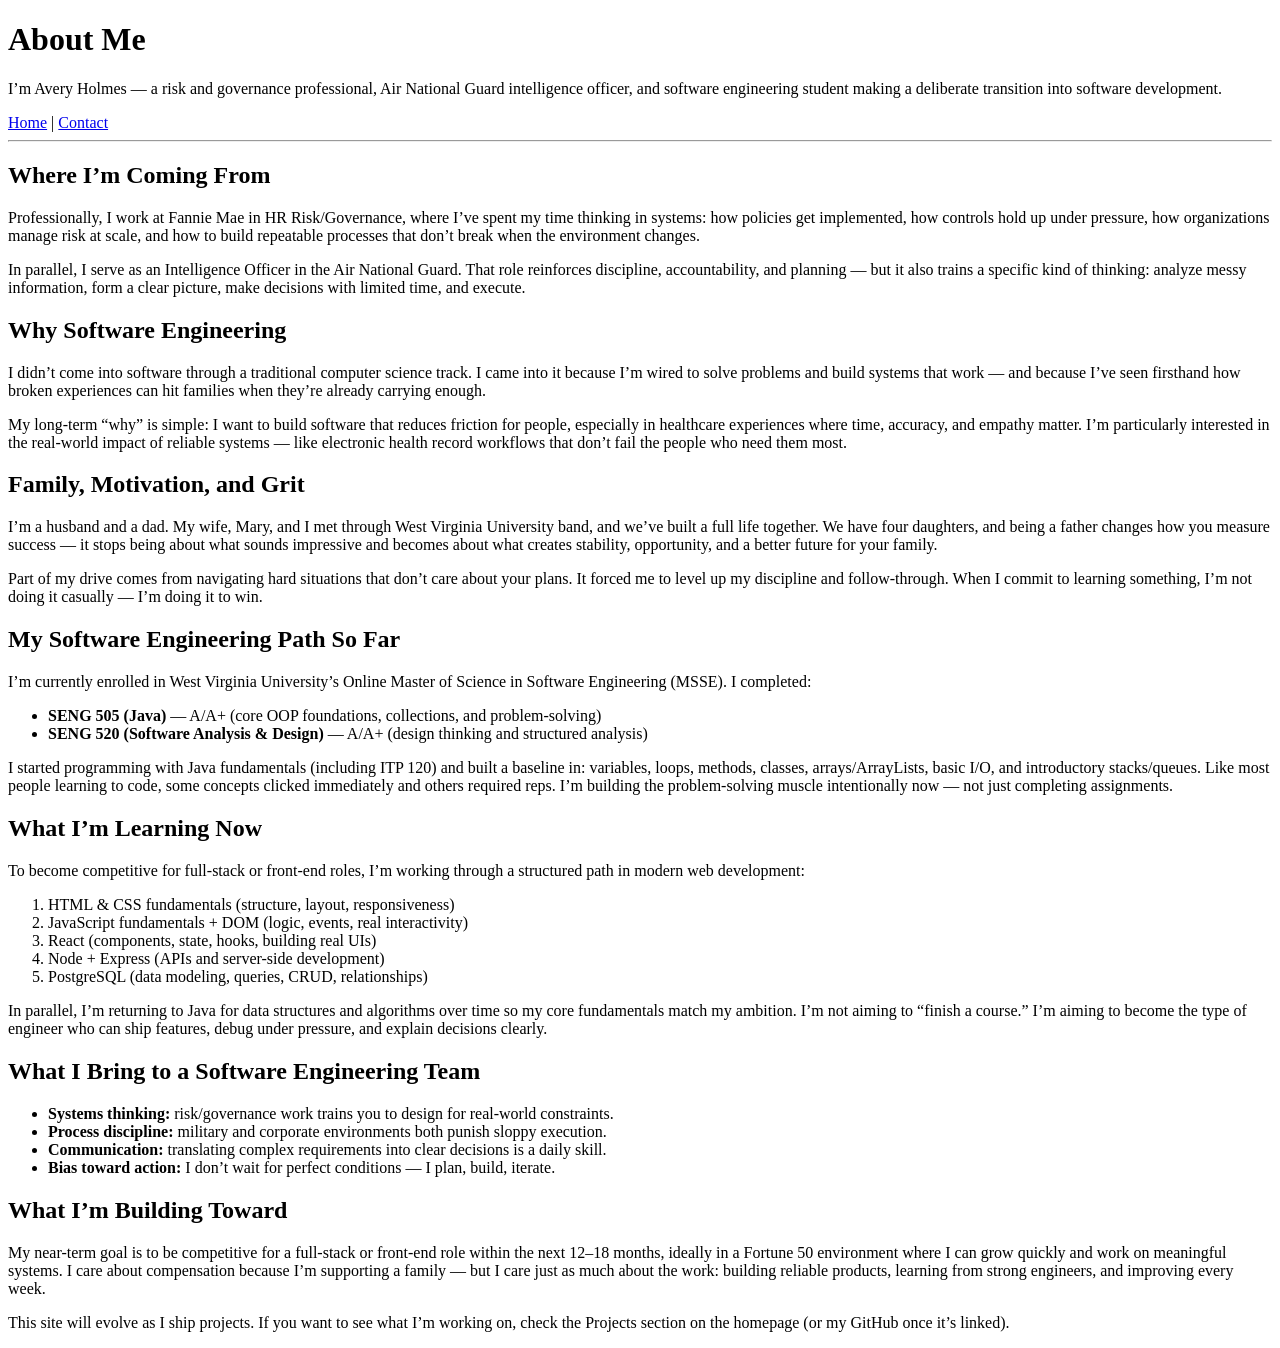
==== about.html @ c598a166 "Add files via upload" ====
<!DOCTYPE html>
<html lang="en">
  <head>
    <meta charset="UTF-8" />
    <title>About Me | Avery Holmes</title>
    <meta name="viewport" content="width=device-width, initial-scale=1" />
  </head>

  <body>
    <header>
      <h1>About Me</h1>
      <p>
        I’m Avery Holmes — a risk and governance professional, Air National Guard
        intelligence officer, and software engineering student making a deliberate transition
        into software development.
      </p>

      <nav>
        <a href="/4.3 HTML Porfolio Project/index.html">Home</a> |
        <a href="/4.3 HTML Porfolio Project/public/contact.html">Contact</a>
      </nav>

      <hr />
    </header>

    <main>
      <section>
        <h2>Where I’m Coming From</h2>
        <p>
          Professionally, I work at Fannie Mae in HR Risk/Governance, where I’ve spent my time
          thinking in systems: how policies get implemented, how controls hold up under pressure,
          how organizations manage risk at scale, and how to build repeatable processes that don’t
          break when the environment changes.
        </p>
        <p>
          In parallel, I serve as an Intelligence Officer in the Air National Guard. That role
          reinforces discipline, accountability, and planning — but it also trains a specific kind
          of thinking: analyze messy information, form a clear picture, make decisions with limited
          time, and execute.
        </p>
      </section>

      <section>
        <h2>Why Software Engineering</h2>
        <p>
          I didn’t come into software through a traditional computer science track. I came into it
          because I’m wired to solve problems and build systems that work — and because I’ve seen
          firsthand how broken experiences can hit families when they’re already carrying enough.
        </p>
        <p>
          My long-term “why” is simple: I want to build software that reduces friction for people,
          especially in healthcare experiences where time, accuracy, and empathy matter. I’m
          particularly interested in the real-world impact of reliable systems — like electronic
          health record workflows that don’t fail the people who need them most.
        </p>
      </section>

      <section>
        <h2>Family, Motivation, and Grit</h2>
        <p>
          I’m a husband and a dad. My wife, Mary, and I met through West Virginia University band,
          and we’ve built a full life together. We have four daughters, and being a father changes
          how you measure success — it stops being about what sounds impressive and becomes about
          what creates stability, opportunity, and a better future for your family.
        </p>
        <p>
          Part of my drive comes from navigating hard situations that don’t care about your plans.
          It forced me to level up my discipline and follow-through. When I commit to learning
          something, I’m not doing it casually — I’m doing it to win.
        </p>
      </section>

      <section>
        <h2>My Software Engineering Path So Far</h2>
        <p>
          I’m currently enrolled in West Virginia University’s Online Master of Science in Software
          Engineering (MSSE). I completed:
        </p>
        <ul>
          <li>
            <strong>SENG 505 (Java)</strong> — A/A+ (core OOP foundations, collections, and problem-solving)
          </li>
          <li>
            <strong>SENG 520 (Software Analysis &amp; Design)</strong> — A/A+ (design thinking and structured analysis)
          </li>
        </ul>
        <p>
          I started programming with Java fundamentals (including ITP 120) and built a baseline in:
          variables, loops, methods, classes, arrays/ArrayLists, basic I/O, and introductory stacks/queues.
          Like most people learning to code, some concepts clicked immediately and others required reps.
          I’m building the problem-solving muscle intentionally now — not just completing assignments.
        </p>
      </section>

      <section>
        <h2>What I’m Learning Now</h2>
        <p>
          To become competitive for full-stack or front-end roles, I’m working through a structured
          path in modern web development:
        </p>
        <ol>
          <li>HTML &amp; CSS fundamentals (structure, layout, responsiveness)</li>
          <li>JavaScript fundamentals + DOM (logic, events, real interactivity)</li>
          <li>React (components, state, hooks, building real UIs)</li>
          <li>Node + Express (APIs and server-side development)</li>
          <li>PostgreSQL (data modeling, queries, CRUD, relationships)</li>
        </ol>
        <p>
          In parallel, I’m returning to Java for data structures and algorithms over time so my core
          fundamentals match my ambition. I’m not aiming to “finish a course.” I’m aiming to become
          the type of engineer who can ship features, debug under pressure, and explain decisions clearly.
        </p>
      </section>

      <section>
        <h2>What I Bring to a Software Engineering Team</h2>
        <ul>
          <li>
            <strong>Systems thinking:</strong> risk/governance work trains you to design for real-world constraints.
          </li>
          <li>
            <strong>Process discipline:</strong> military and corporate environments both punish sloppy execution.
          </li>
          <li>
            <strong>Communication:</strong> translating complex requirements into clear decisions is a daily skill.
          </li>
          <li>
            <strong>Bias toward action:</strong> I don’t wait for perfect conditions — I plan, build, iterate.
          </li>
        </ul>
      </section>

      <section>
        <h2>What I’m Building Toward</h2>
        <p>
          My near-term goal is to be competitive for a full-stack or front-end role within the next
          12–18 months, ideally in a Fortune 50 environment where I can grow quickly and work on
          meaningful systems. I care about compensation because I’m supporting a family — but I care
          just as much about the work: building reliable products, learning from strong engineers, and
          improving every week.
        </p>
        <p>
          This site will evolve as I ship projects. If you want to see what I’m working on, check the
          Projects section on the homepage (or my GitHub once it’s linked).
        </p>
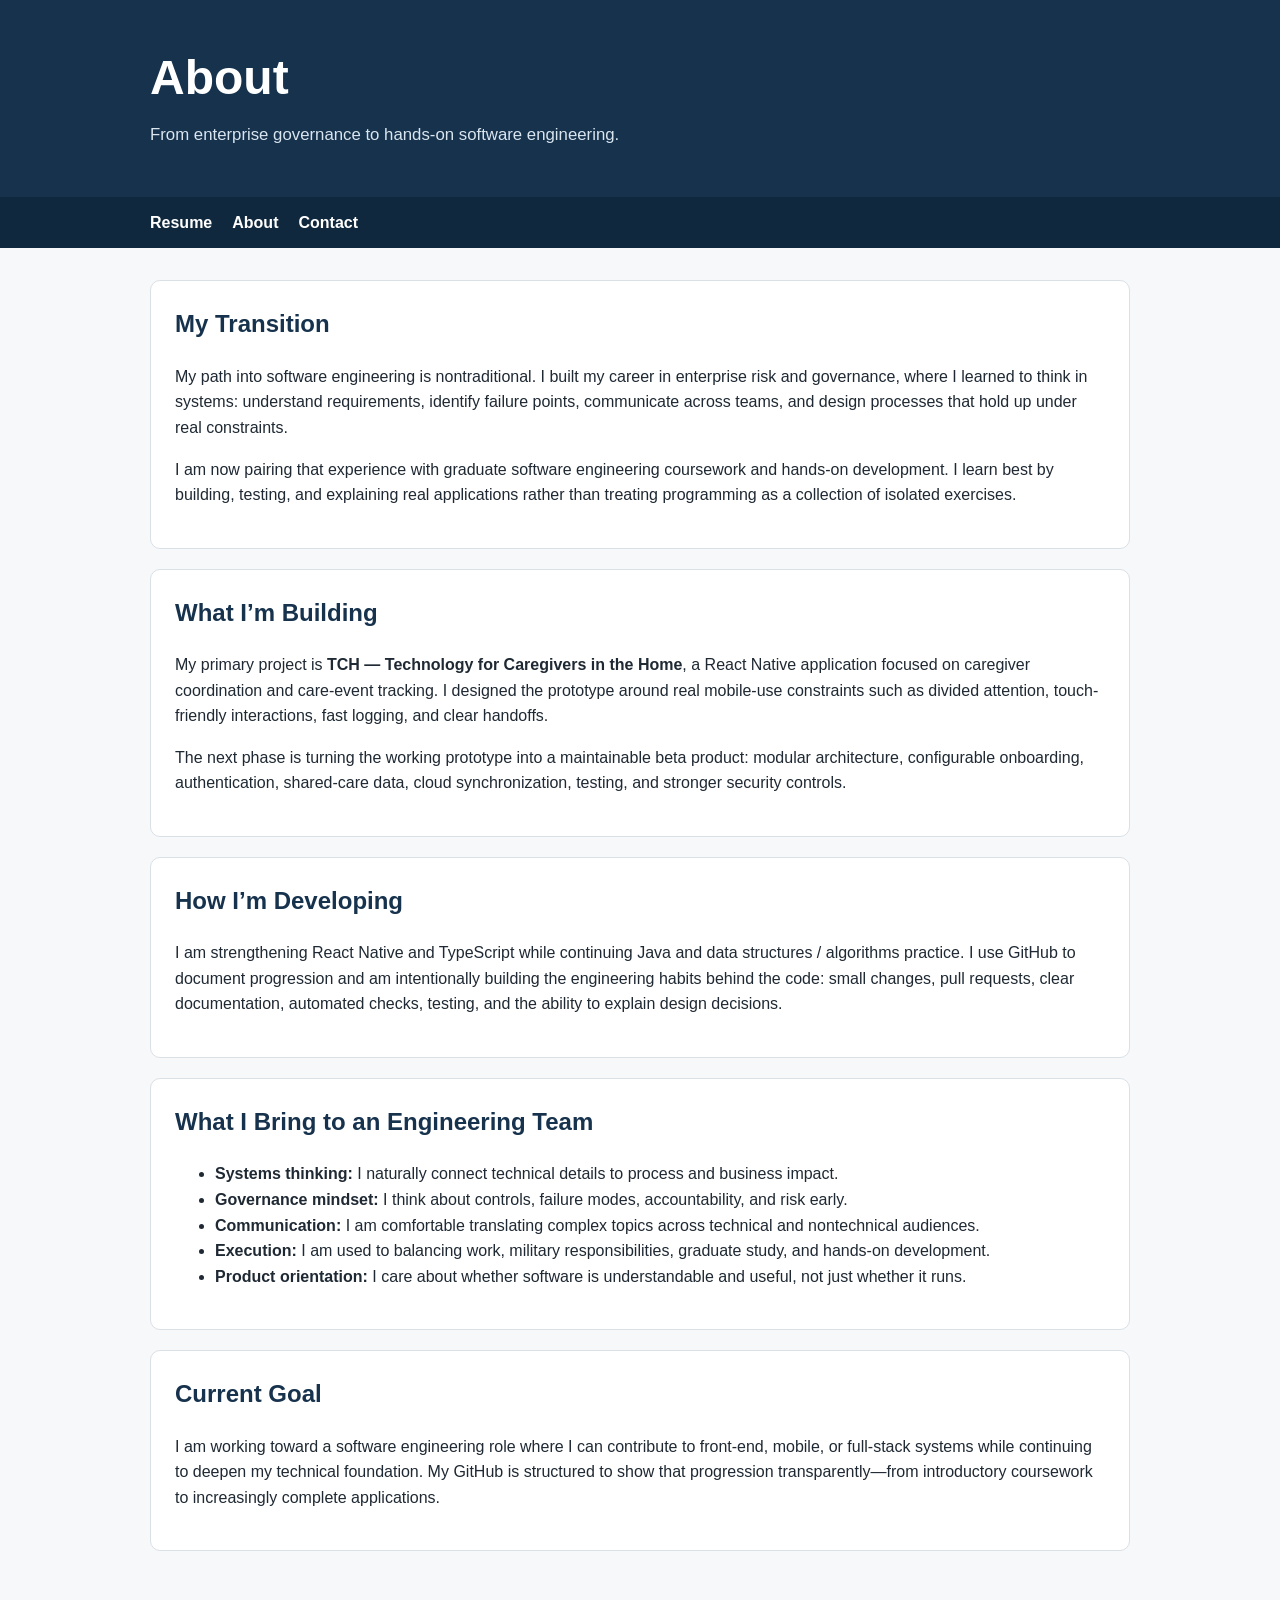
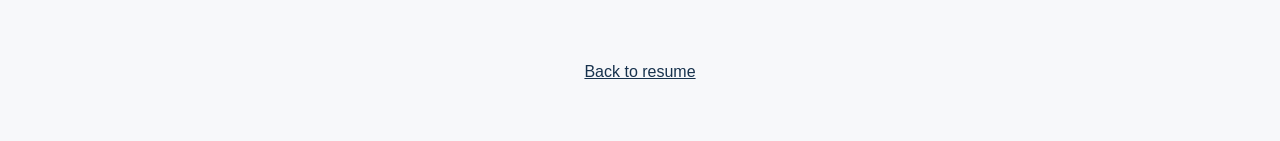
==== commit 22c69911: "Refresh about.html" ====
--- a/about.html
+++ b/about.html
@@ -2,144 +2,95 @@
 <html lang="en">
   <head>
     <meta charset="UTF-8" />
-    <title>About Me | Avery Holmes</title>
     <meta name="viewport" content="width=device-width, initial-scale=1" />
+    <title>About | Avery Holmes</title>
+    <link rel="stylesheet" href="./styles.css" />
   </head>
 
   <body>
-    <header>
-      <h1>About Me</h1>
-      <p>
-        I’m Avery Holmes — a risk and governance professional, Air National Guard
-        intelligence officer, and software engineering student making a deliberate transition
-        into software development.
-      </p>
-
-      <nav>
-        <a href="/4.3 HTML Porfolio Project/index.html">Home</a> |
-        <a href="/4.3 HTML Porfolio Project/public/contact.html">Contact</a>
-      </nav>
-
-      <hr />
+    <header class="site-header">
+      <div class="container">
+        <h1>About</h1>
+        <p class="tagline">From enterprise governance to hands-on software engineering.</p>
+      </div>
     </header>
 
-    <main>
+    <nav aria-label="Primary navigation">
+      <div class="container">
+        <a href="./index.html">Resume</a>
+        <a href="./about.html">About</a>
+        <a href="./contact.html">Contact</a>
+      </div>
+    </nav>
+
+    <main class="container">
       <section>
-        <h2>Where I’m Coming From</h2>
+        <h2>My Transition</h2>
         <p>
-          Professionally, I work at Fannie Mae in HR Risk/Governance, where I’ve spent my time
-          thinking in systems: how policies get implemented, how controls hold up under pressure,
-          how organizations manage risk at scale, and how to build repeatable processes that don’t
-          break when the environment changes.
+          My path into software engineering is nontraditional. I built my career in
+          enterprise risk and governance, where I learned to think in systems: understand
+          requirements, identify failure points, communicate across teams, and design
+          processes that hold up under real constraints.
         </p>
         <p>
-          In parallel, I serve as an Intelligence Officer in the Air National Guard. That role
-          reinforces discipline, accountability, and planning — but it also trains a specific kind
-          of thinking: analyze messy information, form a clear picture, make decisions with limited
-          time, and execute.
+          I am now pairing that experience with graduate software engineering coursework
+          and hands-on development. I learn best by building, testing, and explaining real
+          applications rather than treating programming as a collection of isolated
+          exercises.
         </p>
       </section>
 
       <section>
-        <h2>Why Software Engineering</h2>
+        <h2>What I’m Building</h2>
         <p>
-          I didn’t come into software through a traditional computer science track. I came into it
-          because I’m wired to solve problems and build systems that work — and because I’ve seen
-          firsthand how broken experiences can hit families when they’re already carrying enough.
+          My primary project is <strong>TCH — Technology for Caregivers in the Home</strong>,
+          a React Native application focused on caregiver coordination and care-event
+          tracking. I designed the prototype around real mobile-use constraints such as
+          divided attention, touch-friendly interactions, fast logging, and clear
+          handoffs.
         </p>
         <p>
-          My long-term “why” is simple: I want to build software that reduces friction for people,
-          especially in healthcare experiences where time, accuracy, and empathy matter. I’m
-          particularly interested in the real-world impact of reliable systems — like electronic
-          health record workflows that don’t fail the people who need them most.
+          The next phase is turning the working prototype into a maintainable beta product:
+          modular architecture, configurable onboarding, authentication, shared-care data,
+          cloud synchronization, testing, and stronger security controls.
         </p>
       </section>
 
       <section>
-        <h2>Family, Motivation, and Grit</h2>
+        <h2>How I’m Developing</h2>
         <p>
-          I’m a husband and a dad. My wife, Mary, and I met through West Virginia University band,
-          and we’ve built a full life together. We have four daughters, and being a father changes
-          how you measure success — it stops being about what sounds impressive and becomes about
-          what creates stability, opportunity, and a better future for your family.
-        </p>
-        <p>
-          Part of my drive comes from navigating hard situations that don’t care about your plans.
-          It forced me to level up my discipline and follow-through. When I commit to learning
-          something, I’m not doing it casually — I’m doing it to win.
+          I am strengthening React Native and TypeScript while continuing Java and data
+          structures / algorithms practice. I use GitHub to document progression and am
+          intentionally building the engineering habits behind the code: small changes,
+          pull requests, clear documentation, automated checks, testing, and the ability to
+          explain design decisions.
         </p>
       </section>
 
       <section>
-        <h2>My Software Engineering Path So Far</h2>
-        <p>
-          I’m currently enrolled in West Virginia University’s Online Master of Science in Software
-          Engineering (MSSE). I completed:
-        </p>
+        <h2>What I Bring to an Engineering Team</h2>
         <ul>
-          <li>
-            <strong>SENG 505 (Java)</strong> — A/A+ (core OOP foundations, collections, and problem-solving)
-          </li>
-          <li>
-            <strong>SENG 520 (Software Analysis &amp; Design)</strong> — A/A+ (design thinking and structured analysis)
-          </li>
-        </ul>
-        <p>
-          I started programming with Java fundamentals (including ITP 120) and built a baseline in:
-          variables, loops, methods, classes, arrays/ArrayLists, basic I/O, and introductory stacks/queues.
-          Like most people learning to code, some concepts clicked immediately and others required reps.
-          I’m building the problem-solving muscle intentionally now — not just completing assignments.
-        </p>
-      </section>
-
-      <section>
-        <h2>What I’m Learning Now</h2>
-        <p>
-          To become competitive for full-stack or front-end roles, I’m working through a structured
-          path in modern web development:
-        </p>
-        <ol>
-          <li>HTML &amp; CSS fundamentals (structure, layout, responsiveness)</li>
-          <li>JavaScript fundamentals + DOM (logic, events, real interactivity)</li>
-          <li>React (components, state, hooks, building real UIs)</li>
-          <li>Node + Express (APIs and server-side development)</li>
-          <li>PostgreSQL (data modeling, queries, CRUD, relationships)</li>
-        </ol>
-        <p>
-          In parallel, I’m returning to Java for data structures and algorithms over time so my core
-          fundamentals match my ambition. I’m not aiming to “finish a course.” I’m aiming to become
-          the type of engineer who can ship features, debug under pressure, and explain decisions clearly.
-        </p>
-      </section>
-
-      <section>
-        <h2>What I Bring to a Software Engineering Team</h2>
-        <ul>
-          <li>
-            <strong>Systems thinking:</strong> risk/governance work trains you to design for real-world constraints.
-          </li>
-          <li>
-            <strong>Process discipline:</strong> military and corporate environments both punish sloppy execution.
-          </li>
-          <li>
-            <strong>Communication:</strong> translating complex requirements into clear decisions is a daily skill.
-          </li>
-          <li>
-            <strong>Bias toward action:</strong> I don’t wait for perfect conditions — I plan, build, iterate.
-          </li>
+          <li><strong>Systems thinking:</strong> I naturally connect technical details to process and business impact.</li>
+          <li><strong>Governance mindset:</strong> I think about controls, failure modes, accountability, and risk early.</li>
+          <li><strong>Communication:</strong> I am comfortable translating complex topics across technical and nontechnical audiences.</li>
+          <li><strong>Execution:</strong> I am used to balancing work, military responsibilities, graduate study, and hands-on development.</li>
+          <li><strong>Product orientation:</strong> I care about whether software is understandable and useful, not just whether it runs.</li>
         </ul>
       </section>
 
       <section>
-        <h2>What I’m Building Toward</h2>
+        <h2>Current Goal</h2>
         <p>
-          My near-term goal is to be competitive for a full-stack or front-end role within the next
-          12–18 months, ideally in a Fortune 50 environment where I can grow quickly and work on
-          meaningful systems. I care about compensation because I’m supporting a family — but I care
-          just as much about the work: building reliable products, learning from strong engineers, and
-          improving every week.
+          I am working toward a software engineering role where I can contribute to
+          front-end, mobile, or full-stack systems while continuing to deepen my technical
+          foundation. My GitHub is structured to show that progression transparently—from
+          introductory coursework to increasingly complete applications.
         </p>
-        <p>
-          This site will evolve as I ship projects. If you want to see what I’m working on, check the
-          Projects section on the homepage (or my GitHub once it’s linked).
-        </p>
+      </section>
+    </main>
+
+    <footer class="container">
+      <p><a href="./index.html">Back to resume</a></p>
+    </footer>
+  </body>
+</html>
--- a/styles.css
+++ b/styles.css
@@ -0,0 +1,158 @@
+:root {
+  --bg: #f7f8fa;
+  --surface: #ffffff;
+  --text: #1f2933;
+  --muted: #5b6773;
+  --accent: #17324d;
+  --accent-soft: #e8eef4;
+  --border: #d9e0e6;
+  --max-width: 980px;
+}
+
+* {
+  box-sizing: border-box;
+}
+
+body {
+  margin: 0;
+  font-family: Arial, Helvetica, sans-serif;
+  line-height: 1.6;
+  color: var(--text);
+  background: var(--bg);
+}
+
+a {
+  color: var(--accent);
+}
+
+a:hover,
+a:focus {
+  text-decoration-thickness: 2px;
+}
+
+.container {
+  width: min(92%, var(--max-width));
+  margin: 0 auto;
+}
+
+.site-header {
+  background: var(--accent);
+  color: #ffffff;
+  padding: 2.5rem 0 2rem;
+}
+
+.header-grid {
+  display: grid;
+  grid-template-columns: 150px 1fr;
+  gap: 2rem;
+  align-items: center;
+}
+
+.profile-photo {
+  width: 150px;
+  height: 150px;
+  object-fit: cover;
+  border-radius: 50%;
+  border: 4px solid #ffffff;
+}
+
+.site-header h1 {
+  margin: 0;
+  font-size: clamp(2rem, 4vw, 3rem);
+}
+
+.tagline {
+  margin: 0.35rem 0 1rem;
+  color: #d9e5ef;
+  font-size: 1.05rem;
+}
+
+.quick-links {
+  display: flex;
+  flex-wrap: wrap;
+  gap: 0.9rem;
+}
+
+.quick-links a {
+  color: #ffffff;
+}
+
+nav {
+  background: #10283d;
+}
+
+nav .container {
+  display: flex;
+  gap: 1.25rem;
+  padding: 0.8rem 0;
+}
+
+nav a {
+  color: #ffffff;
+  text-decoration: none;
+  font-weight: 600;
+}
+
+main {
+  padding: 2rem 0 3rem;
+}
+
+section {
+  background: var(--surface);
+  border: 1px solid var(--border);
+  border-radius: 10px;
+  padding: 1.5rem;
+  margin-bottom: 1.25rem;
+}
+
+h2 {
+  margin-top: 0;
+  color: var(--accent);
+}
+
+h3 {
+  margin-bottom: 0.2rem;
+}
+
+.meta {
+  color: var(--muted);
+  margin-top: 0;
+}
+
+.grid-two {
+  display: grid;
+  grid-template-columns: repeat(2, minmax(0, 1fr));
+  gap: 1rem;
+}
+
+.card {
+  background: var(--accent-soft);
+  border-radius: 8px;
+  padding: 1rem;
+}
+
+.project-links {
+  padding-left: 1.2rem;
+}
+
+footer {
+  color: var(--muted);
+  text-align: center;
+  padding: 1.5rem 0 2.5rem;
+}
+
+@media (max-width: 700px) {
+  .header-grid,
+  .grid-two {
+    grid-template-columns: 1fr;
+  }
+
+  .profile-photo {
+    width: 120px;
+    height: 120px;
+  }
+
+  nav .container {
+    flex-wrap: wrap;
+  }
+}
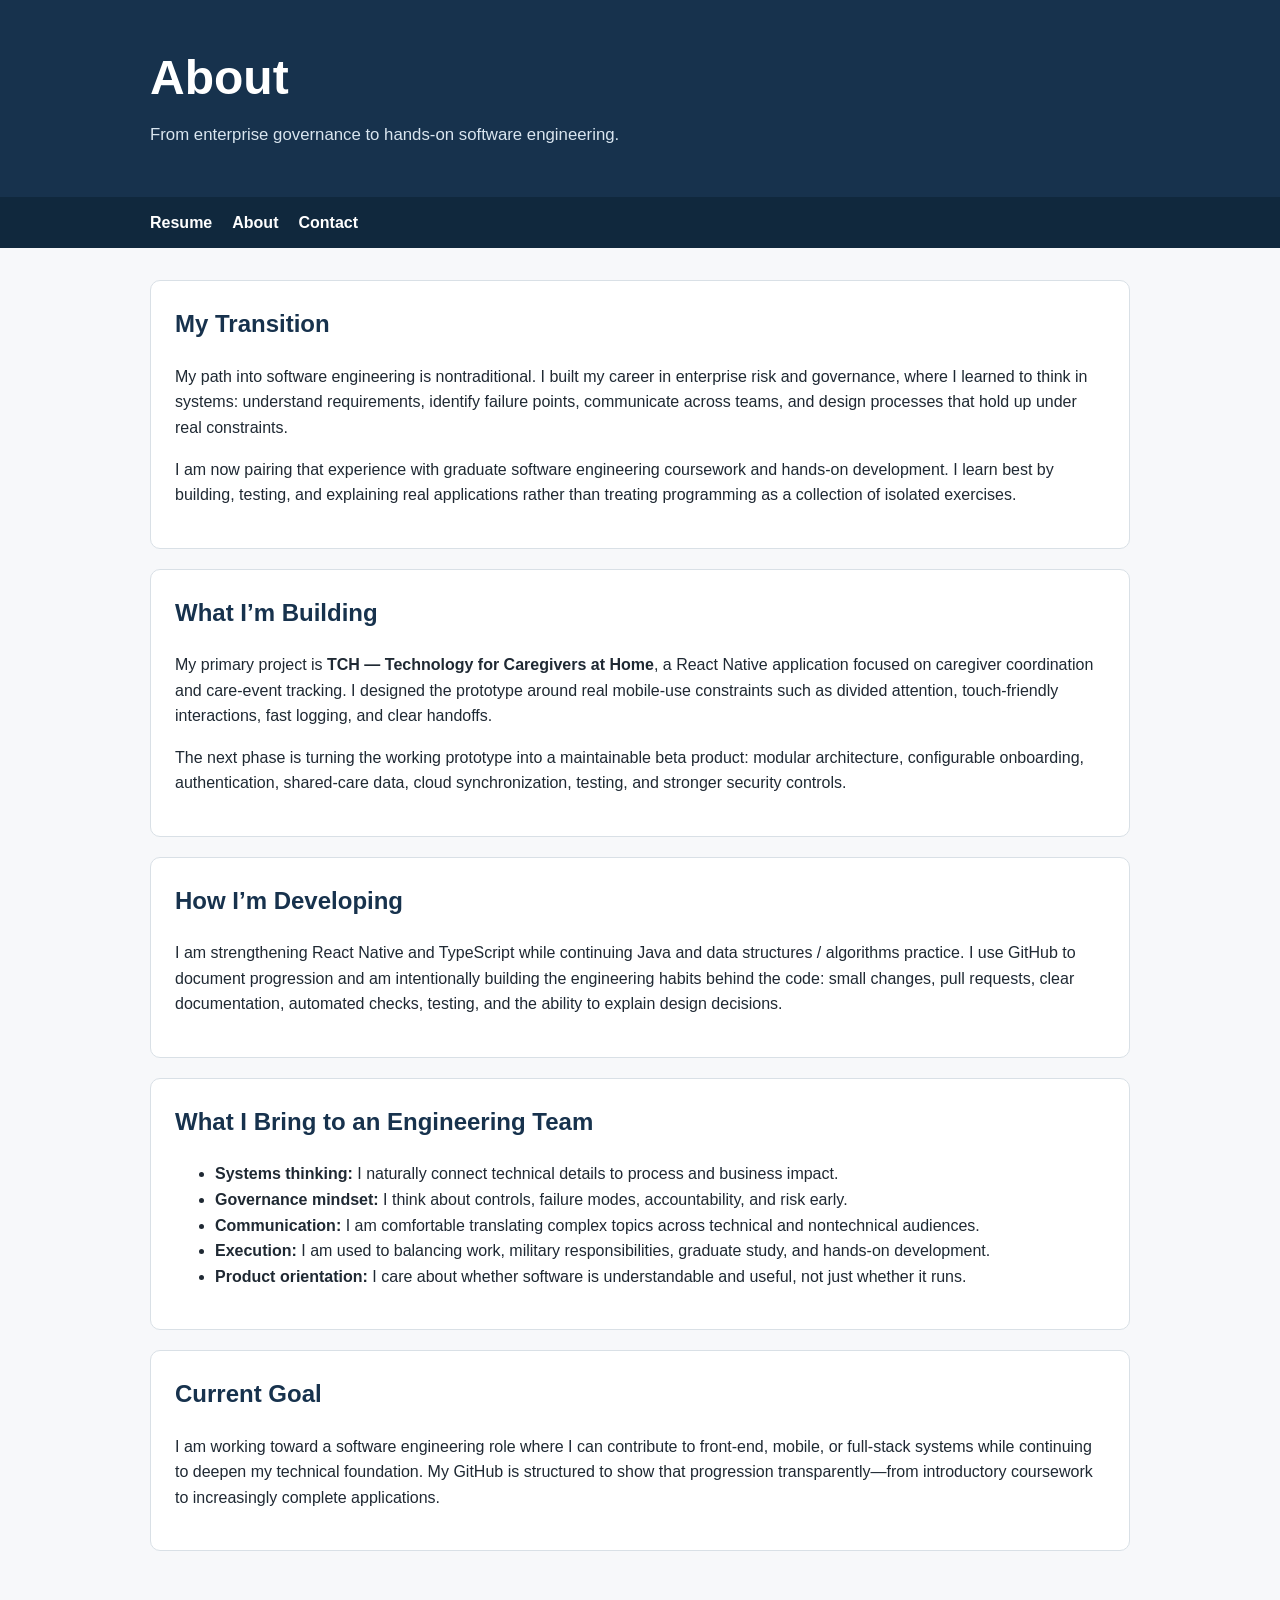
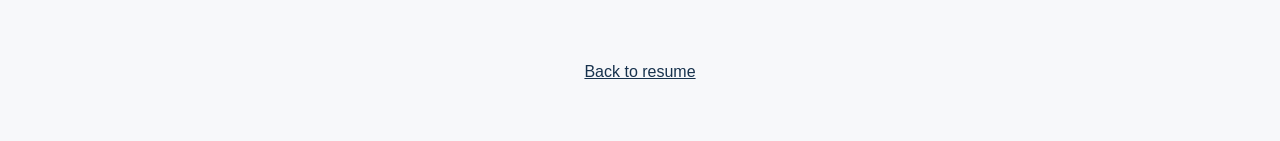
==== commit b7fd0084: "Standardize TCH product name" ====
--- a/about.html
+++ b/about.html
@@ -43,7 +43,7 @@
       <section>
         <h2>What I’m Building</h2>
         <p>
-          My primary project is <strong>TCH — Technology for Caregivers in the Home</strong>,
+          My primary project is <strong>TCH — Technology for Caregivers at Home</strong>,
           a React Native application focused on caregiver coordination and care-event
           tracking. I designed the prototype around real mobile-use constraints such as
           divided attention, touch-friendly interactions, fast logging, and clear
